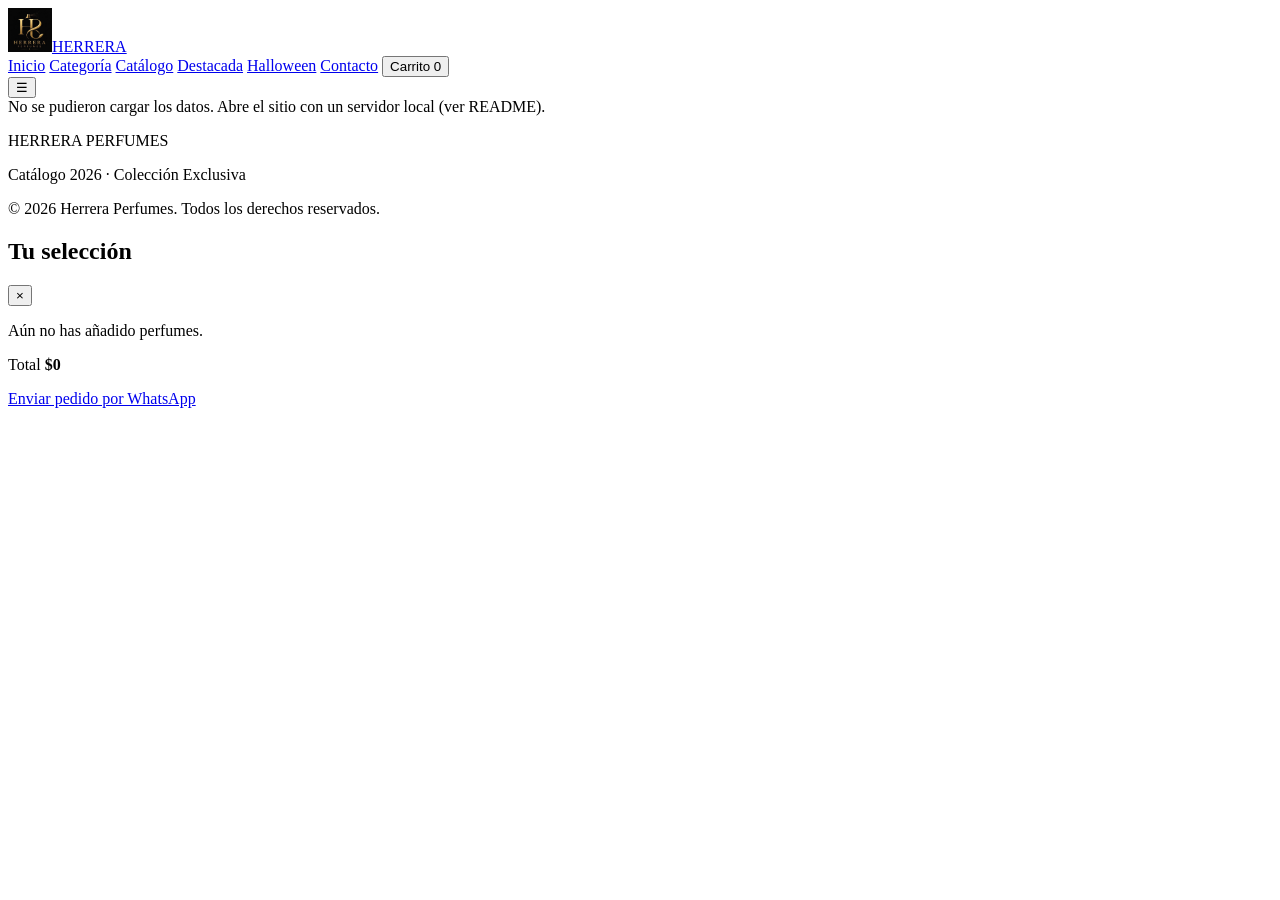
==== index.html @ 03ad0e94 "Add files via upload" ====
<!DOCTYPE html>
<html lang="es">
<head>
  <meta charset="UTF-8">
  <meta name="viewport" content="width=device-width, initial-scale=1">
  <title>Herrera Perfumes — Colección Exclusiva</title>
  <link rel="icon" href="assets/imagenes/general/logo.png">
  <link rel="preconnect" href="https://fonts.googleapis.com">
  <link rel="stylesheet" href="https://fonts.googleapis.com/css2?family=Open+Sans:wght@300;400;600&family=Playfair+Display:wght@400;600&display=swap">
  <link rel="stylesheet" href="css/estilos.css">
  <link rel="stylesheet" href="css/componentes.css">
  <link rel="stylesheet" href="css/halloween.css">
  <link rel="stylesheet" href="css/responsive.css">
</head>
<body>
  <header class="cabecera">
    <a class="marca" href="#/inicio"><img src="assets/imagenes/general/logo.png" alt="" width="44" height="44"><span>HERRERA</span></a>
    <nav id="menu" class="menu" aria-label="Principal">
      <a href="#/inicio" data-ruta="inicio">Inicio</a>
      <a href="#/categoria" data-ruta="categoria hombre dama">Categoría</a>
      <a href="#/catalogo" data-ruta="catalogo">Catálogo</a>
      <a href="#/destacados" data-ruta="destacados">Destacada</a>
      <a href="#/halloween" data-ruta="halloween">Halloween</a>
      <a href="#/contacto" data-ruta="contacto">Contacto</a>
      <button id="btn-carrito" class="btn-carrito" type="button">Carrito <span id="contador">0</span></button>
    </nav>
    <button id="btn-menu" class="btn-menu" type="button" aria-label="Abrir menú" aria-expanded="false">☰</button>
  </header>

  <main id="vista" tabindex="-1"></main>

  <footer class="pie">
    <p class="pie-marca">HERRERA PERFUMES</p>
    <p>Catálogo 2026 · Colección Exclusiva</p>
    <p class="pie-legal">© 2026 Herrera Perfumes. Todos los derechos reservados.</p>
  </footer>

  <aside id="panel-carrito" class="panel-carrito" aria-hidden="true">
    <div class="panel-cab"><h2>Tu selección</h2><button id="cerrar-carrito" type="button" aria-label="Cerrar">×</button></div>
    <ul id="lista-carrito" class="lista-carrito"></ul>
    <p class="vacio" id="carrito-vacio">Aún no has añadido perfumes.</p>
    <div class="panel-pie">
      <p class="total">Total <strong id="total-carrito">$0</strong></p>
      <p class="nota" id="nota-consultar" hidden>Hay productos con precio por consultar (no incluidos en el total).</p>
      <a id="enviar-pedido" class="btn btn-lleno" href="#" target="_blank" rel="noopener">Enviar pedido por WhatsApp</a>
    </div>
  </aside>

  <dialog id="detalle" class="detalle" aria-labelledby="detalle-nombre">
    <button id="cerrar-detalle" class="detalle-cerrar" type="button" aria-label="Cerrar">×</button>
    <img id="detalle-img" alt="">
    <div class="detalle-info">
      <p class="sobretitulo" id="detalle-marca"></p>
      <h2 id="detalle-nombre"></h2>
      <p class="tarjeta-precio" id="detalle-precio"></p>
      <p id="detalle-desc"></p>
      <p id="detalle-desc2"></p>
      <dl id="detalle-notas" class="detalle-notas"></dl>
      <p id="detalle-nota-fuente" class="nota-fuente"></p>
      <a id="detalle-wa" class="btn btn-lleno" target="_blank" rel="noopener">Consultar por WhatsApp</a>
    </div>
  </dialog>

  <!-- Plantillas: la estructura vive en HTML; JavaScript solo las clona y rellena -->
  <template id="tpl-tarjeta">
    <article class="tarjeta">
      <div class="tarjeta-foto"><img loading="lazy" alt=""></div>
      <p class="tarjeta-coleccion"></p>
      <h3 class="tarjeta-nombre"></h3>
      <p class="tarjeta-desc"></p>
      <p class="tarjeta-precio"></p>
      <div class="tarjeta-acciones"><button class="btn btn-borde" type="button">Añadir</button><a class="btn btn-lleno btn-wa" target="_blank" rel="noopener">Consultar</a></div>
    </article>
  </template>
  <template id="tpl-item-carrito">
    <li class="item-carrito"><img alt=""><div><p class="item-nombre"></p><p class="item-precio"></p></div>
      <div class="item-cant"><button type="button" data-accion="menos" aria-label="Quitar uno">−</button><span></span><button type="button" data-accion="mas" aria-label="Añadir uno">+</button></div>
    </li>
  </template>

  <script>
    // Aviso visible si el sitio no pudo arrancar (p. ej. abierto con doble clic, que bloquea los módulos).
    setTimeout(function () {
      var m = document.getElementById('vista');
      if (m && !m.textContent.trim() && !m.children.length) {
        m.innerHTML = '<section class="seccion aviso"><h2>No se pudo cargar el catálogo</h2><p>Este sitio no funciona abriendo <code>index.html</code> con doble clic. Haz doble clic en <strong>iniciar.bat</strong> (Windows) o <strong>iniciar.command</strong> (Mac/Linux), o ejecuta <code>python servidor.py</code> dentro de la carpeta, y se abrirá en <code>http://localhost:8000</code>.</p></section>';
      }
    }, 2500);
  </script>
  <script type="module" src="js/app.js"></script>
</body>
</html>
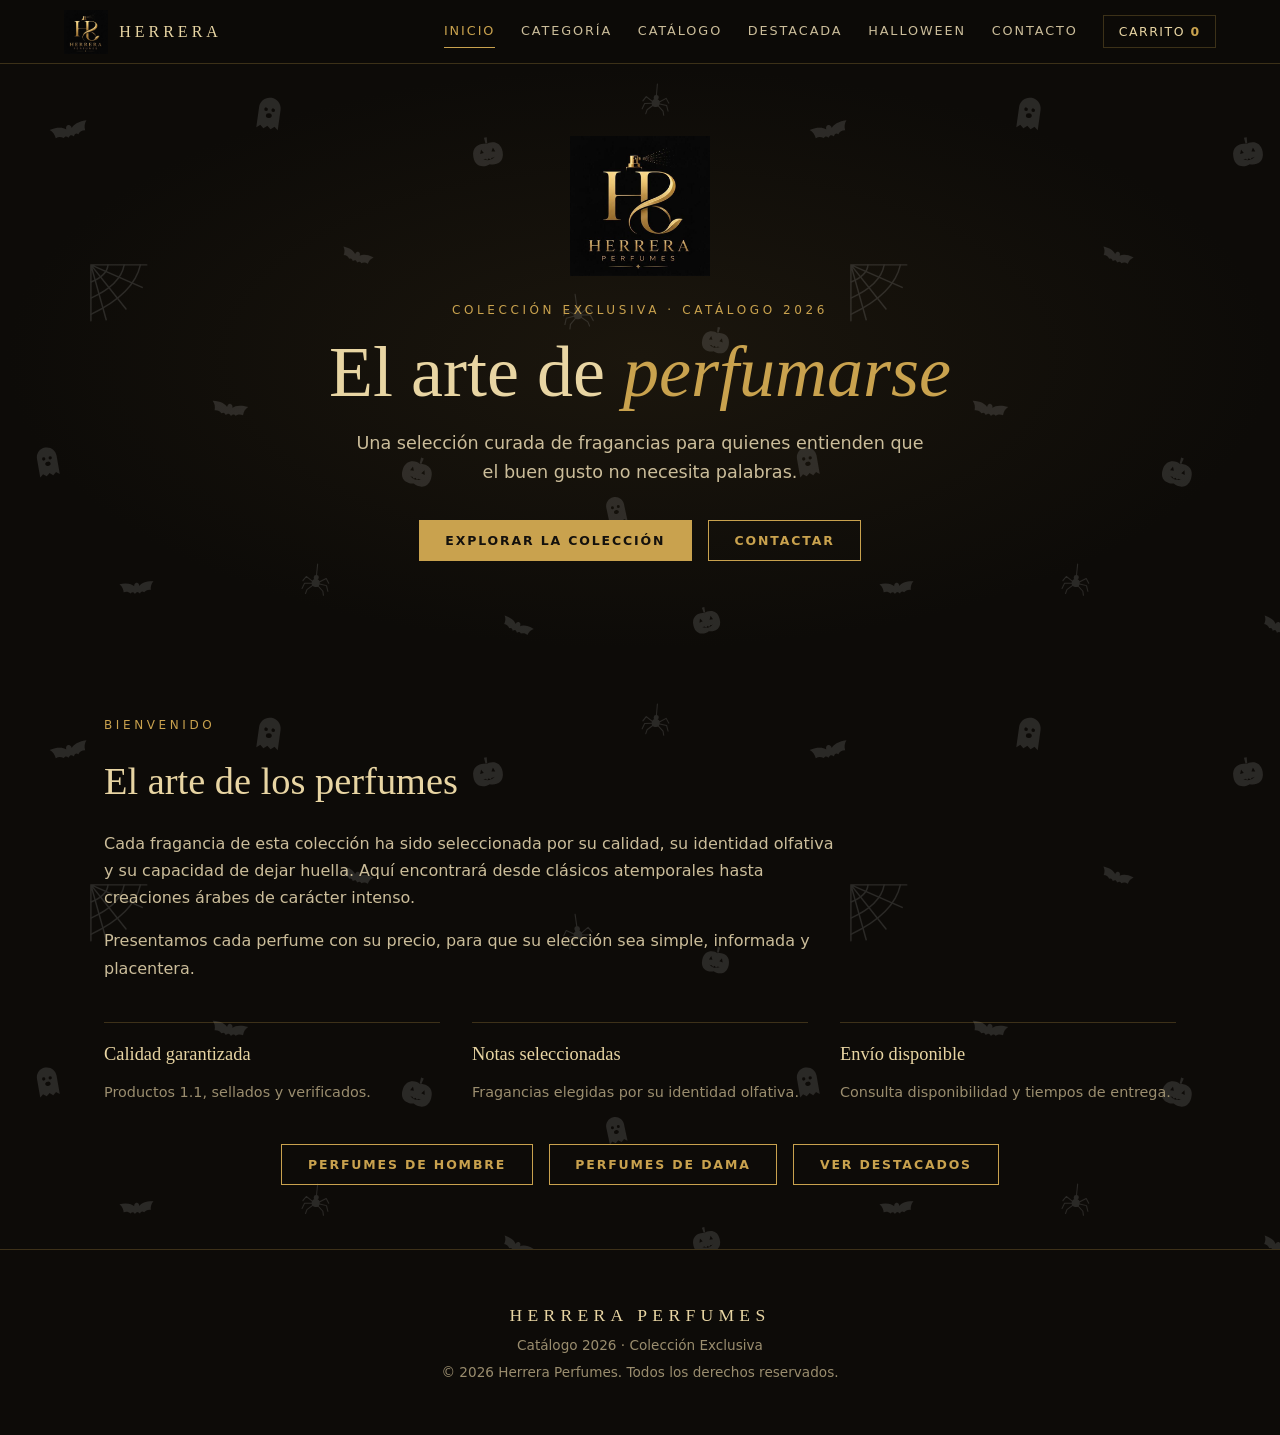
==== commit 6abb3cef: "Remove Halloween stylesheet and fix newline Removed the Halloween stylesheet link and added a newlin" ====
--- a/index.html
+++ b/index.html
@@ -9,7 +9,6 @@
   <link rel="stylesheet" href="https://fonts.googleapis.com/css2?family=Open+Sans:wght@300;400;600&family=Playfair+Display:wght@400;600&display=swap">
   <link rel="stylesheet" href="css/estilos.css">
   <link rel="stylesheet" href="css/componentes.css">
-  <link rel="stylesheet" href="css/halloween.css">
   <link rel="stylesheet" href="css/responsive.css">
 </head>
 <body>
--- a/css/estilos.css
+++ b/css/estilos.css
@@ -0,0 +1,42 @@
+:root {
+  --fondo: #0d0b08; --panel: #14110d; --linea: rgba(201, 162, 78, .25);
+  --oro: #c9a24e; --crema: #e8d5a3; --texto: #cbbd9a; --suave: #9a8d6e;
+  --patron: url("data:image/svg+xml,%3Csvg xmlns=%22http://www.w3.org/2000/svg%22 viewBox=%220 0 760 620%22%3E%3Cdefs%3E%3Cg id=%22b%22%3E%3Cpath fill=%22%23fff%22 d=%22M32 22c-2 0-3 2-3 4-3-3-8-5-17-4 3 3 4 6 4 10 3-1 6 0 8 2 2-2 4-1 5 1 1-1 2-2 3-2s2 1 3 2c1-2 3-3 5-1 2-2 5-3 8-2 0-4 1-7 4-10-9-1-14 1-17 4 0-2-1-4-3-4z%22/%3E%3C/g%3E%3Cg id=%22g%22%3E%3Cpath fill=%22%23fff%22 fill-rule=%22evenodd%22 d=%22M32 6c-10 0-18 8-18 18v34l6-5 6 5 6-5 6 5 6-5 6 5V24C50 14 42 6 32 6zM23 26a3 3 0 1 0 6 0 3 3 0 1 0-6 0zM35 26a3 3 0 1 0 6 0 3 3 0 1 0-6 0zM27 36a5 4 0 1 0 10 0 5 4 0 1 0-10 0z%22/%3E%3C/g%3E%3Cg id=%22p%22%3E%3Cpath fill=%22%23fff%22 fill-rule=%22evenodd%22 d=%22M32 18c-8-4-27-2-27 19s18 22 27 18c9 4 27 3 27-18S41 14 32 18zM18 34l7-1-4-7zM39 33l7 1-3-8zM20 43q12 9 24 0-3 2-6 1l-3 3-3-3-3 3-3-3q-3 1-6-1zM30 6h5l-1 11h-3z%22/%3E%3C/g%3E%3Cg id=%22s%22%3E%3Cg fill=%22none%22 stroke=%22%23fff%22 stroke-width=%222%22 stroke-linecap=%22round%22 stroke-linejoin=%22round%22%3E%3Cpath d=%22M32 0V24M26 36 12 27 6 36M26 39 10 41 6 52M27 43 16 53 14 61M38 36 52 27 58 36M38 39 54 41 58 52M37 43 48 53 50 61%22/%3E%3C/g%3E%3Ccircle fill=%22%23fff%22 cx=%2232%22 cy=%2238%22 r=%228%22/%3E%3Ccircle fill=%22%23fff%22 cx=%2232%22 cy=%2227%22 r=%225%22/%3E%3C/g%3E%3Cg id=%22w%22%3E%3Cg fill=%22none%22 stroke=%22%23fff%22 stroke-width=%221.6%22 stroke-linecap=%22round%22%3E%3Cpath d=%22M1 1H63M1 1 58 26M1 1 40 50M1 1 18 62M1 1V63%22/%3E%3Cpath d=%22M20 1Q19 13 1 20M38 1Q34 23 1 38M56 1Q49 33 1 56%22/%3E%3C/g%3E%3C/g%3E%3C/defs%3E%3Cg opacity=%22.12%22%3E%3Cuse href=%22%23b%22 transform=%22translate(40 40) rotate(-15 30 30) scale(0.95)%22/%3E%3Cuse href=%22%23g%22 transform=%22translate(250 30) rotate(8 19 19) scale(0.6)%22/%3E%3Cuse href=%22%23p%22 transform=%22translate(470 70) rotate(-10 18 18) scale(0.55)%22/%3E%3Cuse href=%22%23s%22 transform=%22translate(640 20) rotate(5 16 16) scale(0.5)%22/%3E%3Cuse href=%22%23w%22 transform=%22translate(90 200) rotate(0 29 29) scale(0.9)%22/%3E%3Cuse href=%22%23b%22 transform=%22translate(330 170) rotate(20 26 26) scale(0.8)%22/%3E%3Cuse href=%22%23s%22 transform=%22translate(560 230) rotate(-8 18 18) scale(0.55)%22/%3E%3Cuse href=%22%23p%22 transform=%22translate(700 260) rotate(12 16 16) scale(0.5)%22/%3E%3Cuse href=%22%23g%22 transform=%22translate(30 380) rotate(-10 18 18) scale(0.55)%22/%3E%3Cuse href=%22%23b%22 transform=%22translate(200 320) rotate(10 29 29) scale(0.9)%22/%3E%3Cuse href=%22%23p%22 transform=%22translate(400 390) rotate(18 18 18) scale(0.55)%22/%3E%3Cuse href=%22%23g%22 transform=%22translate(600 430) rotate(-12 16 16) scale(0.5)%22/%3E%3Cuse href=%22%23b%22 transform=%22translate(110 500) rotate(-5 27 27) scale(0.85)%22/%3E%3Cuse href=%22%23s%22 transform=%22translate(300 500) rotate(6 16 16) scale(0.5)%22/%3E%3Cuse href=%22%23b%22 transform=%22translate(490 540) rotate(25 26 26) scale(0.8)%22/%3E%3Cuse href=%22%23p%22 transform=%22translate(690 540) rotate(-14 16 16) scale(0.5)%22/%3E%3C/g%3E%3C/svg%3E");
+  --serif: "Playfair Display", Georgia, serif; --sans: "Open Sans", system-ui, sans-serif;
+}
+* { box-sizing: border-box; }
+html { scroll-behavior: smooth; }
+body { margin: 0; background: var(--fondo); color: var(--texto); font-family: var(--sans); line-height: 1.7; }
+img { max-width: 100%; display: block; }
+a { color: inherit; text-decoration: none; }
+h1, h2, h3 { font-family: var(--serif); color: var(--crema); font-weight: 400; margin: 0 0 .6rem; }
+h1 { font-size: clamp(2.4rem, 7vw, 4.5rem); line-height: 1.1; }
+h1 em { color: var(--oro); }
+h2 { font-size: clamp(1.7rem, 4vw, 2.4rem); }
+.sobretitulo { letter-spacing: .3em; text-transform: uppercase; font-size: .75rem; color: var(--oro); margin: 0 0 .8rem; }
+
+.cabecera { position: sticky; top: 0; z-index: 20; display: flex; align-items: center; gap: 1.2rem; padding: .6rem 5vw; background: rgba(13, 11, 8, .94); border-bottom: 1px solid var(--linea); }
+.marca { display: flex; align-items: center; gap: .7rem; font-family: var(--serif); letter-spacing: .25em; color: var(--crema); margin-right: auto; }
+.menu { display: flex; gap: 1.6rem; }
+.menu a { font-size: .8rem; letter-spacing: .15em; text-transform: uppercase; padding: .3rem 0; border-bottom: 1px solid transparent; }
+.menu a:hover, .menu a.activo { color: var(--oro); border-color: var(--oro); }
+
+main { position: relative; isolation: isolate; min-height: 70vh; outline: none; }
+/* Patrón decorativo discreto de fondo (detrás del contenido, sin capturar clics) */
+main::before { content: ""; position: absolute; inset: 0; z-index: -1; pointer-events: none; background: var(--patron) 0 0 / 760px 620px repeat; }
+.hero { text-align: center; padding: 8vh 5vw 10vh; background: var(--patron) 0 0 / 760px 620px repeat, radial-gradient(ellipse at center, #1b160d 0%, var(--fondo) 70%); }
+.hero-logo { margin: 0 auto 1.5rem; }
+.hero-texto { max-width: 36rem; margin: 1rem auto 2rem; font-size: 1.1rem; }
+.hero-botones { display: flex; flex-wrap: wrap; gap: 1rem; justify-content: center; margin-top: 1.5rem; }
+.bienvenida, .seccion { max-width: 1200px; margin: 0 auto; padding: 4rem 5vw; }
+.bienvenida p { max-width: 46rem; }
+.pilares { display: grid; grid-template-columns: repeat(3, 1fr); gap: 2rem; margin: 2.5rem 0; }
+.pilares > div { border-top: 1px solid var(--linea); padding-top: 1rem; }
+.pilares h3 { font-size: 1.15rem; }
+.pilares p { margin: 0; font-size: .9rem; color: var(--suave); }
+.contacto { text-align: center; }
+.contacto p { margin-left: auto; margin-right: auto; max-width: 36rem; }
+
+.pie { text-align: center; padding: 3rem 5vw; border-top: 1px solid var(--linea); color: var(--suave); font-size: .85rem; }
+.pie p { margin: .2rem 0; }
+.pie-marca { font-family: var(--serif); letter-spacing: .3em; color: var(--crema); font-size: 1.1rem; }
--- a/css/componentes.css
+++ b/css/componentes.css
@@ -0,0 +1,116 @@
+.btn { display: inline-block; padding: .75rem 1.6rem; font: 600 .78rem var(--sans); letter-spacing: .15em; text-transform: uppercase; border: 1px solid var(--oro); cursor: pointer; transition: .25s; }
+.btn-lleno { background: var(--oro); color: #14110d; }
+.btn-lleno:hover { background: var(--crema); }
+.btn-borde { background: transparent; color: var(--oro); }
+.btn-borde:hover { background: var(--oro); color: #14110d; }
+.btn.desactivado { opacity: .4; pointer-events: none; }
+
+.grilla { display: grid; grid-template-columns: repeat(auto-fill, minmax(240px, 1fr)); gap: 1.5rem; margin-top: 2rem; }
+.tarjeta { display: flex; flex-direction: column; align-items: center; text-align: center; padding: 1.2rem; background: var(--panel); border: 1px solid var(--linea); transition: transform .25s, border-color .25s; }
+.tarjeta:hover { transform: translateY(-4px); border-color: var(--oro); }
+.tarjeta-foto { width: 100%; aspect-ratio: 3 / 4; overflow: hidden; background: #000; }
+.tarjeta-foto img { width: 100%; height: 100%; object-fit: cover; }
+.tarjeta-nombre { font-size: 1.05rem; margin: 1rem 0 .3rem; min-height: 3.2em; display: flex; align-items: center; }
+.tarjeta-precio { margin: 0 0 1rem; color: var(--oro); font-size: 1.1rem; letter-spacing: .08em; }
+.tarjeta-precio.consultar { font-size: .95rem; }
+.tarjeta .btn { margin-top: auto; padding: .55rem 1.3rem; }
+
+.btn-carrito, .btn-menu { background: none; border: 1px solid var(--linea); color: var(--crema); font: .78rem var(--sans); letter-spacing: .12em; text-transform: uppercase; padding: .5rem .9rem; cursor: pointer; }
+.btn-carrito:hover { border-color: var(--oro); }
+.btn-carrito span { color: var(--oro); font-weight: 600; }
+.btn-menu { display: none; font-size: 1.3rem; padding: .2rem .7rem; }
+
+.panel-carrito { position: fixed; top: 0; right: 0; z-index: 30; height: 100%; width: min(400px, 100%); display: flex; flex-direction: column; background: var(--panel); border-left: 1px solid var(--oro); transform: translateX(105%); transition: transform .3s; }
+.panel-carrito.abierto { transform: none; }
+.panel-cab { display: flex; justify-content: space-between; align-items: center; padding: 1rem 1.2rem; border-bottom: 1px solid var(--linea); }
+.panel-cab h2 { margin: 0; font-size: 1.3rem; }
+.panel-cab button { background: none; border: 0; color: var(--crema); font-size: 1.8rem; cursor: pointer; }
+.lista-carrito { list-style: none; margin: 0; padding: 0 1.2rem; overflow-y: auto; flex: 1; }
+.vacio { padding: 1.2rem; color: var(--suave); }
+.item-carrito { display: grid; grid-template-columns: 56px 1fr auto; gap: .8rem; align-items: center; padding: .8rem 0; border-bottom: 1px solid var(--linea); }
+.item-carrito img { width: 56px; height: 70px; object-fit: cover; }
+.item-carrito p { margin: 0; font-size: .85rem; line-height: 1.3; }
+.item-precio { color: var(--oro); }
+.item-cant { display: flex; align-items: center; gap: .5rem; }
+.item-cant button { width: 30px; height: 30px; background: none; border: 1px solid var(--linea); color: var(--crema); cursor: pointer; }
+.panel-pie { padding: 1.2rem; border-top: 1px solid var(--linea); }
+.total { display: flex; justify-content: space-between; margin: 0 0 .6rem; font-size: 1.1rem; }
+.total strong { color: var(--oro); }
+.nota { font-size: .75rem; color: var(--suave); margin: 0 0 .8rem; }
+.panel-pie .btn { width: 100%; text-align: center; }
+
+.aviso { text-align: center; max-width: 40rem; }
+.aviso code { color: var(--oro); }
+
+/* Filtros del catálogo */
+.filtros { display: grid; grid-template-columns: 2fr repeat(4, 1fr) auto; gap: .8rem; align-items: end; margin-top: 1.5rem; }
+.filtros label { display: flex; flex-direction: column; gap: .3rem; font-size: .72rem; letter-spacing: .12em; text-transform: uppercase; color: var(--oro); }
+.filtros input, .filtros select { width: 100%; padding: .6rem .7rem; background: var(--panel); color: var(--crema); border: 1px solid var(--linea); font: .9rem var(--sans); letter-spacing: 0; text-transform: none; }
+.filtros input:focus, .filtros select:focus { outline: 1px solid var(--oro); }
+.contador-resultados { margin: 1rem 0 0; color: var(--suave); font-size: .9rem; }
+.sin-resultados { text-align: center; padding: 3rem 1rem; }
+
+/* Detalle (descripción y notas) */
+.tarjeta-foto, .tarjeta-nombre { cursor: pointer; }
+.detalle { width: min(760px, 94vw); max-height: 92vh; padding: 0; background: var(--panel); color: var(--texto); border: 1px solid var(--oro); overflow: auto; }
+.detalle::backdrop { background: rgba(0, 0, 0, .75); }
+.detalle[open] { display: grid; grid-template-columns: 1fr 1.2fr; }
+.detalle img { width: 100%; height: 100%; max-height: 520px; object-fit: cover; }
+.detalle-info { padding: 1.5rem; }
+.detalle-cerrar { position: absolute; top: .4rem; right: .6rem; background: rgba(0,0,0,.6); border: 0; color: var(--crema); font-size: 1.8rem; cursor: pointer; }
+.detalle-notas dt { color: var(--oro); font-size: .72rem; letter-spacing: .12em; text-transform: uppercase; margin-top: .7rem; }
+.detalle-notas dd { margin: 0; }
+
+/* Tarjeta: colección, descripción breve y acciones */
+.tarjeta-coleccion { margin: .8rem 0 0; font-size: .68rem; letter-spacing: .15em; text-transform: uppercase; color: var(--oro); }
+.tarjeta-nombre { margin-top: .3rem; min-height: 2.8em; }
+.tarjeta-desc { margin: 0 0 .8rem; font-size: .82rem; line-height: 1.5; color: var(--suave); display: -webkit-box; -webkit-line-clamp: 3; line-clamp: 3; -webkit-box-orient: vertical; overflow: hidden; min-height: 3.7em; }
+.tarjeta-acciones { display: flex; gap: .5rem; margin-top: auto; flex-wrap: wrap; justify-content: center; }
+.tarjeta .tarjeta-acciones .btn { margin-top: 0; padding: .55rem 1rem; font-size: .7rem; }
+.nota-fuente { font-size: .75rem; color: var(--suave); }
+.detalle-info .btn { margin-top: 1rem; }
+.tabs-coleccion { display: flex; gap: .5rem; margin-top: 1.5rem; flex-wrap: wrap; }
+.tabs-coleccion button { flex: 1 1 0; min-width: 7rem; padding: .7rem 1rem; background: transparent; color: var(--crema); border: 1px solid var(--linea); font: .78rem var(--sans); letter-spacing: .15em; text-transform: uppercase; cursor: pointer; transition: .25s; }
+.tabs-coleccion button:hover { border-color: var(--oro); }
+.tabs-coleccion button[aria-pressed="true"] { background: var(--oro); color: #14110d; border-color: var(--oro); }
+
+/* Especial de Halloween — todo con prefijo halloween- (solo afecta a vistas/halloween.html) */
+.halloween-seccion { position: relative; overflow: hidden; isolation: isolate; background: radial-gradient(ellipse at 50% 0%, #1d1424 0%, var(--fondo) 65%); }
+.halloween-contenido { position: relative; z-index: 1; max-width: 1200px; margin: 0 auto; padding: 4rem 5vw; }
+.halloween-cabecera { text-align: center; margin-bottom: 1rem; }
+.halloween-titulo { font-size: clamp(2.2rem, 6vw, 3.8rem); line-height: 1.1; }
+.halloween-titulo em { color: #e8863a; font-style: italic; }
+.halloween-intro { max-width: 38rem; margin: 1rem auto 0; font-size: 1.05rem; }
+.halloween-grupo { margin-top: 3.5rem; }
+.halloween-subtitulo { display: flex; align-items: center; gap: 1rem; font-size: 1.5rem; color: var(--crema); }
+.halloween-subtitulo::before, .halloween-subtitulo::after { content: ""; height: 1px; flex: 1; background: linear-gradient(90deg, transparent, #e8863a, transparent); }
+.halloween-grilla .tarjeta { background: rgba(20, 17, 13, .95); }
+.halloween-grilla .tarjeta:hover { border-color: #e8863a; }
+
+/* Decoración: siluetas blancas minimalistas (SVG inline), detrás del contenido, sin capturar clics */
+.halloween-decoracion { position: absolute; inset: 0; z-index: 0; pointer-events: none; }
+/* Patrón disperso de fondo (baldosa grande e irregular, sin elementos HTML adicionales) */
+.halloween-decoracion::before { content: ""; position: absolute; inset: 0; background: var(--patron) 0 0 / 760px 620px repeat; pointer-events: none; }
+/* Figuras sueltas en esquinas y laterales */
+.halloween-deco { position: absolute; display: block; background: no-repeat center / contain; opacity: .15; pointer-events: none; }
+.halloween-deco--murcielago, .halloween-deco--gato { background-image: url("data:image/svg+xml,%3Csvg xmlns=%22http://www.w3.org/2000/svg%22 viewBox=%220 0 64 64%22%3E%3Cpath fill=%22%23fff%22 d=%22M32 22c-2 0-3 2-3 4-3-3-8-5-17-4 3 3 4 6 4 10 3-1 6 0 8 2 2-2 4-1 5 1 1-1 2-2 3-2s2 1 3 2c1-2 3-3 5-1 2-2 5-3 8-2 0-4 1-7 4-10-9-1-14 1-17 4 0-2-1-4-3-4z%22/%3E%3C/svg%3E"); }
+.halloween-deco--calabaza { background-image: url("data:image/svg+xml,%3Csvg xmlns=%22http://www.w3.org/2000/svg%22 viewBox=%220 0 64 64%22%3E%3Cpath fill=%22%23fff%22 fill-rule=%22evenodd%22 d=%22M32 18c-8-4-27-2-27 19s18 22 27 18c9 4 27 3 27-18S41 14 32 18zM18 34l7-1-4-7zM39 33l7 1-3-8zM20 43q12 9 24 0-3 2-6 1l-3 3-3-3-3 3-3-3q-3 1-6-1zM30 6h5l-1 11h-3z%22/%3E%3C/svg%3E"); }
+.halloween-deco--telarana { background-image: url("data:image/svg+xml,%3Csvg xmlns=%22http://www.w3.org/2000/svg%22 viewBox=%220 0 64 64%22%3E%3Cg fill=%22none%22 stroke=%22%23fff%22 stroke-width=%221.6%22 stroke-linecap=%22round%22%3E%3Cpath d=%22M1 1H63M1 1 58 26M1 1 40 50M1 1 18 62M1 1V63%22/%3E%3Cpath d=%22M20 1Q19 13 1 20M38 1Q34 23 1 38M56 1Q49 33 1 56%22/%3E%3C/g%3E%3C/svg%3E"); }
+.halloween-deco--arana { background-image: url("data:image/svg+xml,%3Csvg xmlns=%22http://www.w3.org/2000/svg%22 viewBox=%220 0 64 64%22%3E%3Cg fill=%22none%22 stroke=%22%23fff%22 stroke-width=%222%22 stroke-linecap=%22round%22 stroke-linejoin=%22round%22%3E%3Cpath d=%22M32 0V24M26 36 12 27 6 36M26 39 10 41 6 52M27 43 16 53 14 61M38 36 52 27 58 36M38 39 54 41 58 52M37 43 48 53 50 61%22/%3E%3C/g%3E%3Ccircle fill=%22%23fff%22 cx=%2232%22 cy=%2238%22 r=%228%22/%3E%3Ccircle fill=%22%23fff%22 cx=%2232%22 cy=%2227%22 r=%225%22/%3E%3C/svg%3E"); }
+.halloween-deco--fantasma { background-image: url("data:image/svg+xml,%3Csvg xmlns=%22http://www.w3.org/2000/svg%22 viewBox=%220 0 64 64%22%3E%3Cpath fill=%22%23fff%22 fill-rule=%22evenodd%22 d=%22M32 6c-10 0-18 8-18 18v34l6-5 6 5 6-5 6 5 6-5 6 5V24C50 14 42 6 32 6zM23 26a3 3 0 1 0 6 0 3 3 0 1 0-6 0zM35 26a3 3 0 1 0 6 0 3 3 0 1 0-6 0zM27 36a5 4 0 1 0 10 0 5 4 0 1 0-10 0z%22/%3E%3C/svg%3E"); }
+
+/* Posiciones irregulares: bordes, esquinas y huecos */
+.halloween-d1  { width: 52px; height: 52px; top: 4%;  left: 7%;  transform: rotate(-12deg); }
+.halloween-d2  { width: 40px; height: 40px; top: 8%;  right: 9%; transform: rotate(14deg); opacity: .18; }
+.halloween-d3  { width: 34px; height: 34px; top: 21%; left: 31%; transform: rotate(8deg); opacity: .12; }
+.halloween-d4  { width: 50px; height: 50px; top: 15%; right: 2%; transform: rotate(10deg); }
+.halloween-d5  { width: 40px; height: 40px; top: 37%; left: 1%;  transform: rotate(-14deg); opacity: .12; }
+.halloween-d6  { width: 46px; height: 46px; top: 30%; right: 1%; transform: scaleX(-1) rotate(-8deg); }
+.halloween-d7  { width: 120px; height: 120px; top: 0; left: 0;   opacity: .17; }
+.halloween-d8  { width: 100px; height: 100px; bottom: 0; right: 0; transform: scale(-1, -1); opacity: .15; }
+.halloween-d9  { width: 38px; height: 38px; top: 45%; left: 2%;  opacity: .16; }
+.halloween-d10 { width: 44px; height: 44px; top: 55%; right: 1.5%; transform: rotate(8deg); }
+.halloween-d11 { width: 36px; height: 36px; bottom: 22%; left: 1.5%; transform: rotate(-10deg); opacity: .12; }
+.halloween-d12 { width: 44px; height: 44px; bottom: 11%; left: 41%; transform: rotate(-6deg); opacity: .12; }
+.halloween-d13 { width: 46px; height: 46px; bottom: 3%; left: 4%;  transform: rotate(12deg); }
+.halloween-d14 { width: 34px; height: 34px; bottom: 30%; right: 3%; opacity: .13; }
--- a/css/responsive.css
+++ b/css/responsive.css
@@ -0,0 +1,45 @@
+@media (max-width: 900px) {
+  .btn-menu { display: block; }
+  .menu { position: absolute; top: 100%; left: 0; right: 0; flex-direction: column; gap: 0; background: var(--fondo); border-bottom: 1px solid var(--linea); max-height: 0; overflow: hidden; transition: max-height .3s; }
+  .menu.abierto { max-height: 420px; }
+  .menu a { padding: .9rem 5vw; border: 0; }
+  .pilares { grid-template-columns: 1fr; gap: 1.2rem; }
+}
+@media (max-width: 600px) {
+  .grilla { grid-template-columns: repeat(2, 1fr); gap: .8rem; }
+  .tarjeta { padding: .7rem; }
+  .tarjeta-nombre { font-size: .9rem; }
+  .marca span { display: none; }
+  .hero-botones .btn { width: 100%; text-align: center; }
+}
+@media (max-width: 340px) { .grilla { grid-template-columns: 1fr; } }
+
+@media (max-width: 900px) {
+  .filtros { grid-template-columns: repeat(2, 1fr); }
+  .filtros .f-busca, .filtros .btn { grid-column: 1 / -1; }
+  .menu .btn-carrito { margin: .6rem 5vw; text-align: left; }
+}
+@media (max-width: 600px) {
+  .detalle[open] { grid-template-columns: 1fr; }
+  .detalle img { max-height: 300px; }
+}
+
+/* Patrón de fondo en móvil + Especial de Halloween */
+@media (max-width: 600px) {
+  main::before { background-size: 520px 424px; }
+  .hero { background-size: 520px 424px, auto; }
+}
+@media (max-width: 900px) {
+  .halloween-d7 { width: 90px; height: 90px; }
+  .halloween-d8 { width: 80px; height: 80px; }
+}
+@media (max-width: 600px) {
+  .halloween-contenido { padding: 3rem 4vw; }
+  .halloween-extra { display: none; }
+  .halloween-decoracion::before { background-size: 520px 424px; }
+  .halloween-deco { opacity: .12; }
+  .halloween-d1, .halloween-d4, .halloween-d6, .halloween-d10, .halloween-d13 { width: 34px; height: 34px; }
+  .halloween-d7 { width: 70px; height: 70px; }
+  .halloween-d8 { width: 60px; height: 60px; }
+  .halloween-subtitulo { font-size: 1.2rem; }
+}
